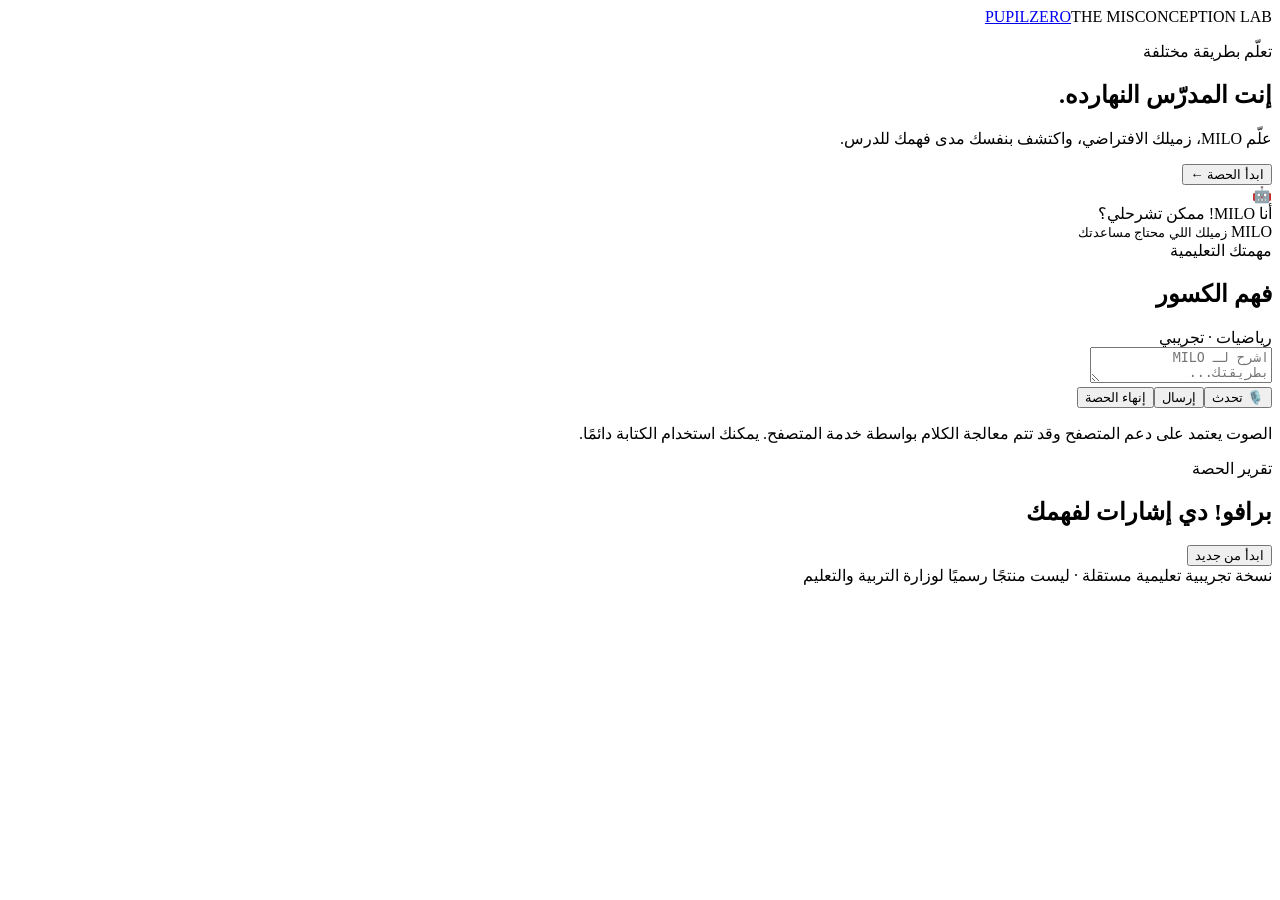
==== static/index.html @ 36aaaec2 "Build PUPIL ZERO local MVP scaffold" ====
<!doctype html>
<html lang="ar" dir="rtl">
<head>
  <meta charset="utf-8"><meta name="viewport" content="width=device-width,initial-scale=1">
  <meta name="theme-color" content="#101329">
  <title>PUPIL ZERO — Teach an AI</title>
  <link rel="stylesheet" href="/static/style.css">
</head>
<body>
  <main class="shell">
    <header class="topbar"><a class="brand" href="/">PUPIL<span>ZERO</span></a><span class="tag">THE MISCONCEPTION LAB</span></header>
    <section class="hero">
      <div class="hero-copy"><p class="eyebrow">تعلّم بطريقة مختلفة</p><h1>إنت المدرّس النهارده.</h1><p class="sub">علّم MILO، زميلك الافتراضي، واكتشف بنفسك مدى فهمك للدرس.</p><button id="startBtn" class="primary">ابدأ الحصة <span>←</span></button></div>
      <div class="avatar-wrap"><div class="orb"></div><div class="avatar" id="avatar">🤖</div><div class="speech-bubble">أنا MILO! ممكن تشرحلي؟</div><div class="avatar-caption">MILO <small>زميلك اللي محتاج مساعدتك</small></div></div>
    </section>
    <section id="classroom" class="classroom hidden">
      <div class="lesson-head"><div><span class="eyebrow">مهمتك التعليمية</span><h2>فهم الكسور</h2></div><span class="lesson-chip">رياضيات · تجريبي</span></div>
      <div id="chat" class="chat" aria-live="polite"></div>
      <div class="composer"><textarea id="answer" rows="2" placeholder="اشرح لـ MILO بطريقتك..."></textarea><div class="controls"><button id="micBtn" class="icon-btn" title="تحدث">🎙️ <span>تحدث</span></button><button id="sendBtn" class="primary">إرسال</button><button id="finishBtn" class="ghost">إنهاء الحصة</button></div></div>
      <p id="voiceNote" class="fine">الصوت يعتمد على دعم المتصفح وقد تتم معالجة الكلام بواسطة خدمة المتصفح. يمكنك استخدام الكتابة دائمًا.</p>
    </section>
    <section id="report" class="report hidden"><p class="eyebrow">تقرير الحصة</p><h2>برافو! دي إشارات لفهمك</h2><div id="reportBody"></div><button class="primary" onclick="location.reload()">ابدأ من جديد</button></section>
    <footer>نسخة تجريبية تعليمية مستقلة · ليست منتجًا رسميًا لوزارة التربية والتعليم</footer>
  </main>
  <script src="/static/app.js"></script>
</body></html>
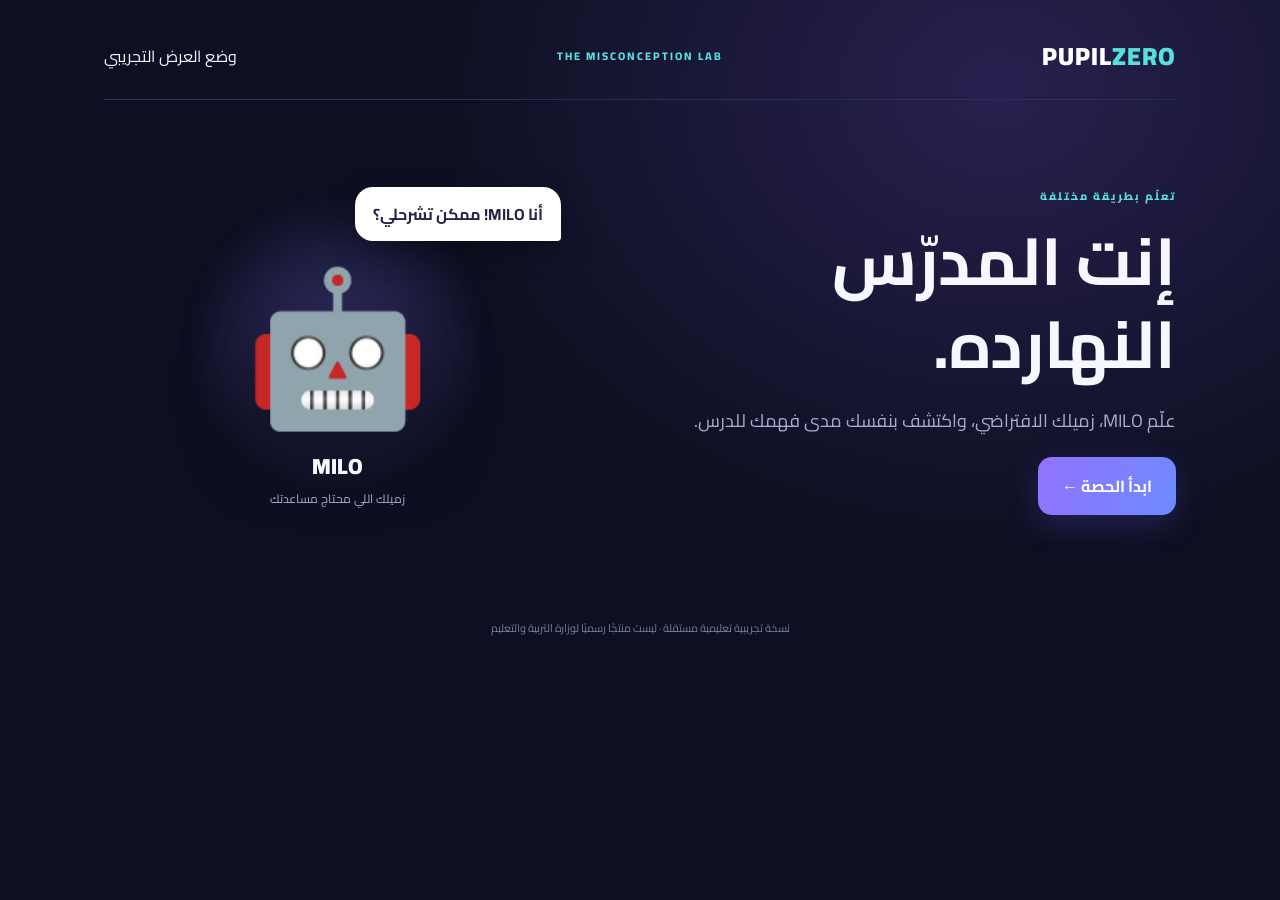
==== commit 3629ee92: "Add local-first AI chat and clearer learning evidence" ====
--- a/static/index.html
+++ b/static/index.html
@@ -8,13 +8,13 @@
 </head>
 <body>
   <main class="shell">
-    <header class="topbar"><a class="brand" href="/">PUPIL<span>ZERO</span></a><span class="tag">THE MISCONCEPTION LAB</span></header>
+    <header class="topbar"><a class="brand" href="/">PUPIL<span>ZERO</span></a><span class="tag">THE MISCONCEPTION LAB</span><span id="modeLabel" class="mode-label demo">جاري فحص وضع التشغيل...</span></header>
     <section class="hero">
       <div class="hero-copy"><p class="eyebrow">تعلّم بطريقة مختلفة</p><h1>إنت المدرّس النهارده.</h1><p class="sub">علّم MILO، زميلك الافتراضي، واكتشف بنفسك مدى فهمك للدرس.</p><button id="startBtn" class="primary">ابدأ الحصة <span>←</span></button></div>
       <div class="avatar-wrap"><div class="orb"></div><div class="avatar" id="avatar">🤖</div><div class="speech-bubble">أنا MILO! ممكن تشرحلي؟</div><div class="avatar-caption">MILO <small>زميلك اللي محتاج مساعدتك</small></div></div>
     </section>
     <section id="classroom" class="classroom hidden">
-      <div class="lesson-head"><div><span class="eyebrow">مهمتك التعليمية</span><h2>فهم الكسور</h2></div><span class="lesson-chip">رياضيات · تجريبي</span></div>
+      <div class="lesson-head"><div><span class="eyebrow">مهمتك التعليمية</span><h2>فهم الكسور</h2></div><span class="lesson-chip">رياضيات · محتوى تجريبي</span></div>
       <div id="chat" class="chat" aria-live="polite"></div>
       <div class="composer"><textarea id="answer" rows="2" placeholder="اشرح لـ MILO بطريقتك..."></textarea><div class="controls"><button id="micBtn" class="icon-btn" title="تحدث">🎙️ <span>تحدث</span></button><button id="sendBtn" class="primary">إرسال</button><button id="finishBtn" class="ghost">إنهاء الحصة</button></div></div>
       <p id="voiceNote" class="fine">الصوت يعتمد على دعم المتصفح وقد تتم معالجة الكلام بواسطة خدمة المتصفح. يمكنك استخدام الكتابة دائمًا.</p>
--- a/static/style.css
+++ b/static/style.css
@@ -0,0 +1,3 @@
+@import url('https://fonts.googleapis.com/css2?family=Cairo:wght@400;600;700;800;900&display=swap');
+:root{--bg:#0d1022;--panel:#171b35;--line:#292f52;--text:#f6f7ff;--muted:#a8aecb;--violet:#9272ff;--cyan:#58e0df}
+*{box-sizing:border-box}body{margin:0;background:radial-gradient(ellipse at 78% 10%,#28204f 0,transparent 40%),var(--bg);color:var(--text);font-family:Cairo,Arial,sans-serif;min-height:100vh}.shell{max-width:1120px;margin:auto;padding:24px}.topbar{display:flex;justify-content:space-between;align-items:center;border-bottom:1px solid var(--line);padding:8px 0 20px}.brand{font-weight:900;font-size:25px;letter-spacing:1px;color:white;text-decoration:none;direction:ltr}.brand span{color:var(--cyan)}.tag,.eyebrow{font-size:11px;letter-spacing:2px;color:var(--cyan);font-weight:800}.hero{min-height:490px;display:grid;grid-template-columns:1.1fr .9fr;align-items:center;gap:35px}.hero h1{font-size:clamp(38px,6vw,66px);line-height:1.25;margin:14px 0}.sub{font-size:18px;line-height:2;color:var(--muted);max-width:520px}.primary{border:0;border-radius:14px;background:linear-gradient(110deg,var(--violet),#6d8bff);color:white;padding:14px 24px;font:700 16px Cairo;cursor:pointer;box-shadow:0 10px 30px #6d62ff35}.primary:hover{transform:translateY(-2px)}.avatar-wrap{position:relative;min-height:360px;display:grid;place-items:center}.orb{position:absolute;width:300px;height:300px;border-radius:50%;background:radial-gradient(circle,#6656bd88,transparent 70%);filter:blur(8px)}.avatar{position:relative;font-size:150px;filter:drop-shadow(0 18px 35px #0008);animation:bob 3s ease-in-out infinite}.speech-bubble{position:absolute;top:22px;right:2%;background:white;color:#252443;padding:12px 18px;border-radius:18px 18px 4px 18px;font-weight:700;box-shadow:0 10px 30px #0004}.avatar-caption{position:absolute;bottom:15px;text-align:center;font-size:22px;font-weight:900}.avatar-caption small{display:block;color:var(--muted);font-size:12px;font-weight:400}.classroom,.report{background:#141832dd;border:1px solid var(--line);border-radius:24px;padding:24px;margin:12px 0 35px;box-shadow:0 20px 60px #0003}.lesson-head{display:flex;justify-content:space-between;align-items:center}.lesson-head h2{margin:3px 0 15px}.lesson-chip{border:1px solid var(--line);border-radius:30px;padding:8px 14px;color:var(--muted);font-size:12px}.chat{height:290px;overflow:auto;display:flex;flex-direction:column;gap:12px;padding:12px 0}.bubble{max-width:82%;padding:12px 16px;border-radius:17px;line-height:1.9}.bubble.ai{background:#25294a;align-self:flex-start;border-bottom-left-radius:4px}.bubble.student{background:#51448c;align-self:flex-end;border-bottom-right-radius:4px}.composer{border-top:1px solid var(--line);padding-top:18px}.composer textarea{width:100%;resize:vertical;background:#0e1228;color:white;border:1px solid var(--line);border-radius:14px;padding:14px;font:15px Cairo;outline:none}.controls{display:flex;gap:10px;align-items:center;margin-top:10px;flex-wrap:wrap}.icon-btn,.ghost{border:1px solid var(--line);background:#202543;color:white;border-radius:12px;padding:10px 16px;font:600 14px Cairo;cursor:pointer}.fine{color:var(--muted);font-size:11px}.report h2{margin-top:0}.metric{font-size:48px;font-weight:900;color:var(--cyan)}.report-card{background:#202543;padding:14px;border-radius:14px;margin:10px 0}.hidden{display:none!important}footer{text-align:center;color:#777f9f;font-size:11px;padding:28px 0}@keyframes bob{50%{transform:translateY(-12px)}}@media(max-width:700px){.shell{padding:16px}.hero{grid-template-columns:1fr;gap:0;padding:40px 0}.hero-copy{text-align:center}.sub{margin:0 auto 22px}.avatar-wrap{min-height:280px}.avatar{font-size:115px}.orb{width:230px;height:230px}.classroom,.report{padding:16px}.lesson-head{align-items:flex-start;gap:10px;flex-direction:column}.bubble{max-width:95%}}
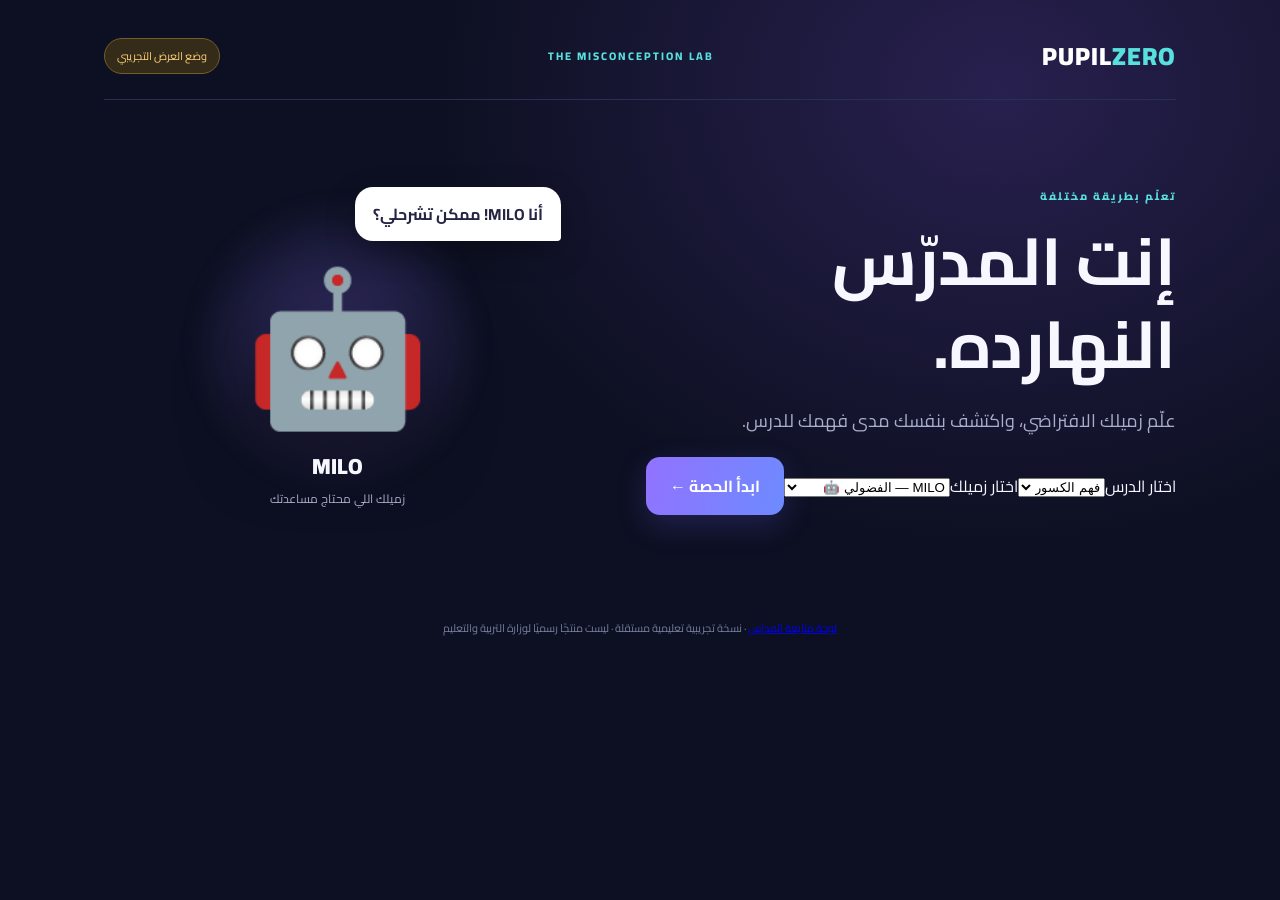
==== commit 54cd8c12: "Add lesson and classmate selection to student UI" ====
--- a/static/index.html
+++ b/static/index.html
@@ -10,8 +10,8 @@
   <main class="shell">
     <header class="topbar"><a class="brand" href="/">PUPIL<span>ZERO</span></a><span class="tag">THE MISCONCEPTION LAB</span><span id="modeLabel" class="mode-label demo">جاري فحص وضع التشغيل...</span></header>
     <section class="hero">
-      <div class="hero-copy"><p class="eyebrow">تعلّم بطريقة مختلفة</p><h1>إنت المدرّس النهارده.</h1><p class="sub">علّم MILO، زميلك الافتراضي، واكتشف بنفسك مدى فهمك للدرس.</p><button id="startBtn" class="primary">ابدأ الحصة <span>←</span></button></div>
-      <div class="avatar-wrap"><div class="orb"></div><div class="avatar" id="avatar">🤖</div><div class="speech-bubble">أنا MILO! ممكن تشرحلي؟</div><div class="avatar-caption">MILO <small>زميلك اللي محتاج مساعدتك</small></div></div>
+      <div class="hero-copy"><p class="eyebrow">تعلّم بطريقة مختلفة</p><h1>إنت المدرّس النهارده.</h1><p class="sub">علّم زميلك الافتراضي، واكتشف بنفسك مدى فهمك للدرس.</p><div class="start-options"><label for="lessonSelect">اختار الدرس</label><select id="lessonSelect" class="choice"><option value="fractions">فهم الكسور</option></select><label for="personaSelect">اختار زميلك</label><select id="personaSelect" class="choice"><option value="milo">MILO — الفضولي 🤖</option><option value="noura">NOURA — المتحمسة 🌟</option><option value="zizo">ZIZO — المرح 🎮</option></select><button id="startBtn" class="primary">ابدأ الحصة <span>←</span></button></div></div>
+      <div class="avatar-wrap"><div class="orb"></div><div class="avatar" id="avatar">🤖</div><div class="speech-bubble">أنا MILO! ممكن تشرحلي؟</div><div class="avatar-caption" id="avatarCaption">MILO <small>زميلك اللي محتاج مساعدتك</small></div></div>
     </section>
     <section id="classroom" class="classroom hidden">
       <div class="lesson-head"><div><span class="eyebrow">مهمتك التعليمية</span><h2>فهم الكسور</h2></div><span class="lesson-chip">رياضيات · محتوى تجريبي</span></div>
@@ -20,7 +20,7 @@
       <p id="voiceNote" class="fine">الصوت يعتمد على دعم المتصفح وقد تتم معالجة الكلام بواسطة خدمة المتصفح. يمكنك استخدام الكتابة دائمًا.</p>
     </section>
     <section id="report" class="report hidden"><p class="eyebrow">تقرير الحصة</p><h2>برافو! دي إشارات لفهمك</h2><div id="reportBody"></div><button class="primary" onclick="location.reload()">ابدأ من جديد</button></section>
-    <footer>نسخة تجريبية تعليمية مستقلة · ليست منتجًا رسميًا لوزارة التربية والتعليم</footer>
+    <footer><a href="/teacher">لوحة متابعة المدرّس</a> · نسخة تجريبية تعليمية مستقلة · ليست منتجًا رسميًا لوزارة التربية والتعليم</footer>
   </main>
   <script src="/static/app.js"></script>
 </body></html>
--- a/static/style.css
+++ b/static/style.css
@@ -1,3 +1,5 @@
 @import url('https://fonts.googleapis.com/css2?family=Cairo:wght@400;600;700;800;900&display=swap');
 :root{--bg:#0d1022;--panel:#171b35;--line:#292f52;--text:#f6f7ff;--muted:#a8aecb;--violet:#9272ff;--cyan:#58e0df}
 *{box-sizing:border-box}body{margin:0;background:radial-gradient(ellipse at 78% 10%,#28204f 0,transparent 40%),var(--bg);color:var(--text);font-family:Cairo,Arial,sans-serif;min-height:100vh}.shell{max-width:1120px;margin:auto;padding:24px}.topbar{display:flex;justify-content:space-between;align-items:center;border-bottom:1px solid var(--line);padding:8px 0 20px}.brand{font-weight:900;font-size:25px;letter-spacing:1px;color:white;text-decoration:none;direction:ltr}.brand span{color:var(--cyan)}.tag,.eyebrow{font-size:11px;letter-spacing:2px;color:var(--cyan);font-weight:800}.hero{min-height:490px;display:grid;grid-template-columns:1.1fr .9fr;align-items:center;gap:35px}.hero h1{font-size:clamp(38px,6vw,66px);line-height:1.25;margin:14px 0}.sub{font-size:18px;line-height:2;color:var(--muted);max-width:520px}.primary{border:0;border-radius:14px;background:linear-gradient(110deg,var(--violet),#6d8bff);color:white;padding:14px 24px;font:700 16px Cairo;cursor:pointer;box-shadow:0 10px 30px #6d62ff35}.primary:hover{transform:translateY(-2px)}.avatar-wrap{position:relative;min-height:360px;display:grid;place-items:center}.orb{position:absolute;width:300px;height:300px;border-radius:50%;background:radial-gradient(circle,#6656bd88,transparent 70%);filter:blur(8px)}.avatar{position:relative;font-size:150px;filter:drop-shadow(0 18px 35px #0008);animation:bob 3s ease-in-out infinite}.speech-bubble{position:absolute;top:22px;right:2%;background:white;color:#252443;padding:12px 18px;border-radius:18px 18px 4px 18px;font-weight:700;box-shadow:0 10px 30px #0004}.avatar-caption{position:absolute;bottom:15px;text-align:center;font-size:22px;font-weight:900}.avatar-caption small{display:block;color:var(--muted);font-size:12px;font-weight:400}.classroom,.report{background:#141832dd;border:1px solid var(--line);border-radius:24px;padding:24px;margin:12px 0 35px;box-shadow:0 20px 60px #0003}.lesson-head{display:flex;justify-content:space-between;align-items:center}.lesson-head h2{margin:3px 0 15px}.lesson-chip{border:1px solid var(--line);border-radius:30px;padding:8px 14px;color:var(--muted);font-size:12px}.chat{height:290px;overflow:auto;display:flex;flex-direction:column;gap:12px;padding:12px 0}.bubble{max-width:82%;padding:12px 16px;border-radius:17px;line-height:1.9}.bubble.ai{background:#25294a;align-self:flex-start;border-bottom-left-radius:4px}.bubble.student{background:#51448c;align-self:flex-end;border-bottom-right-radius:4px}.composer{border-top:1px solid var(--line);padding-top:18px}.composer textarea{width:100%;resize:vertical;background:#0e1228;color:white;border:1px solid var(--line);border-radius:14px;padding:14px;font:15px Cairo;outline:none}.controls{display:flex;gap:10px;align-items:center;margin-top:10px;flex-wrap:wrap}.icon-btn,.ghost{border:1px solid var(--line);background:#202543;color:white;border-radius:12px;padding:10px 16px;font:600 14px Cairo;cursor:pointer}.fine{color:var(--muted);font-size:11px}.report h2{margin-top:0}.metric{font-size:48px;font-weight:900;color:var(--cyan)}.report-card{background:#202543;padding:14px;border-radius:14px;margin:10px 0}.hidden{display:none!important}footer{text-align:center;color:#777f9f;font-size:11px;padding:28px 0}@keyframes bob{50%{transform:translateY(-12px)}}@media(max-width:700px){.shell{padding:16px}.hero{grid-template-columns:1fr;gap:0;padding:40px 0}.hero-copy{text-align:center}.sub{margin:0 auto 22px}.avatar-wrap{min-height:280px}.avatar{font-size:115px}.orb{width:230px;height:230px}.classroom,.report{padding:16px}.lesson-head{align-items:flex-start;gap:10px;flex-direction:column}.bubble{max-width:95%}}
+
+.mode-label{font-size:11px;border:1px solid var(--line);border-radius:30px;padding:7px 12px;color:var(--muted);white-space:nowrap}.mode-label.live{color:#72e5bd;border-color:#286c59;background:#14352e}.mode-label.demo{color:#ffd27a;border-color:#755c2b;background:#342b18}.bubble.system{align-self:center;background:#422a32;color:#ffd8dc;font-size:12px;max-width:100%}@media(max-width:700px){.topbar{gap:10px;flex-wrap:wrap}.tag{display:none}.mode-label{margin-inline-start:auto}}
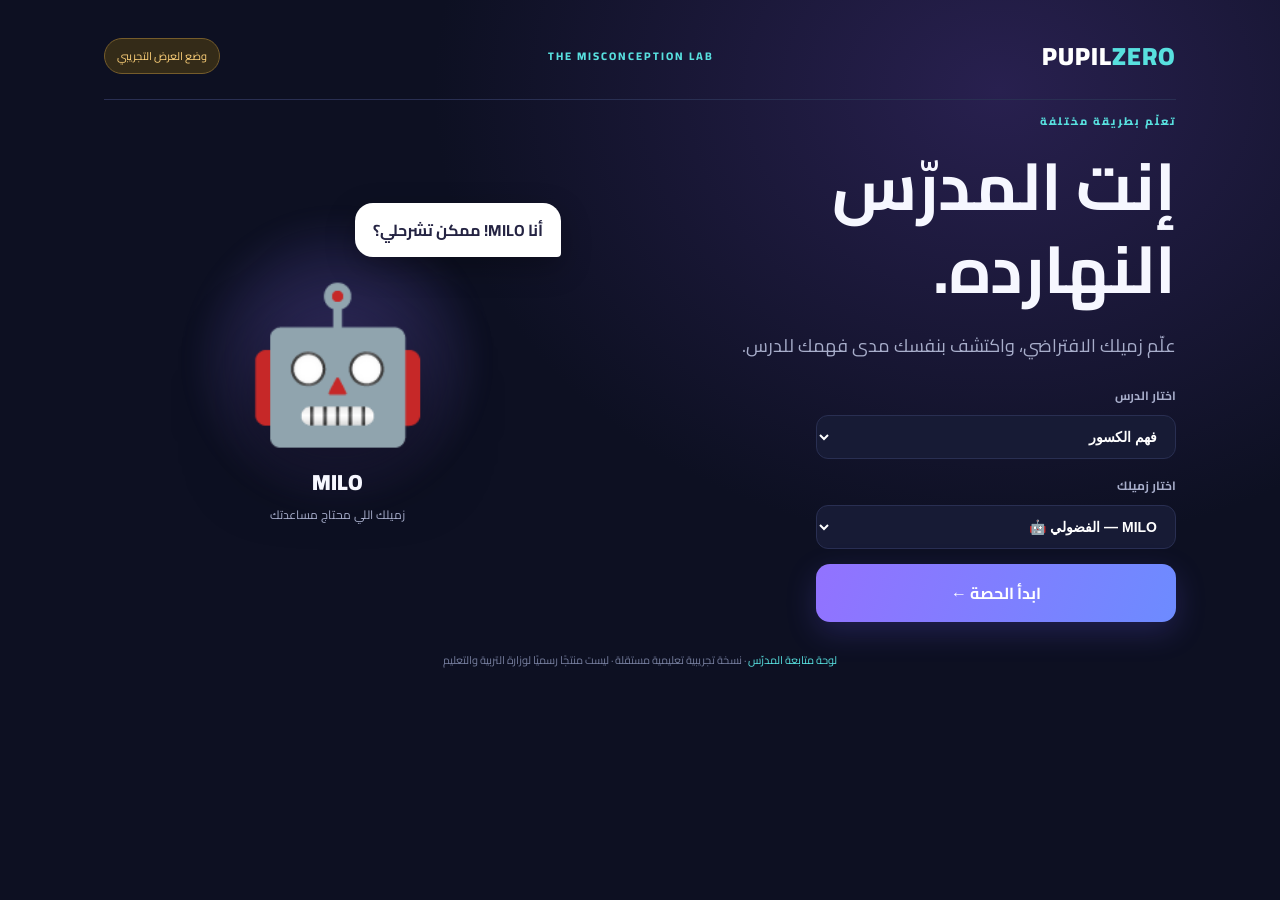
==== commit d53800aa: "Add live adaptive stage label to student classroom" ====
--- a/static/index.html
+++ b/static/index.html
@@ -14,7 +14,7 @@
       <div class="avatar-wrap"><div class="orb"></div><div class="avatar" id="avatar">🤖</div><div class="speech-bubble">أنا MILO! ممكن تشرحلي؟</div><div class="avatar-caption" id="avatarCaption">MILO <small>زميلك اللي محتاج مساعدتك</small></div></div>
     </section>
     <section id="classroom" class="classroom hidden">
-      <div class="lesson-head"><div><span class="eyebrow">مهمتك التعليمية</span><h2>فهم الكسور</h2></div><span class="lesson-chip">رياضيات · محتوى تجريبي</span></div>
+      <div class="lesson-head"><div><span class="eyebrow">مهمتك التعليمية</span><h2>فهم الكسور</h2></div><span class="lesson-chip" id="stageLabel">مرحلة الشرح</span></div>
       <div id="chat" class="chat" aria-live="polite"></div>
       <div class="composer"><textarea id="answer" rows="2" placeholder="اشرح لـ MILO بطريقتك..."></textarea><div class="controls"><button id="micBtn" class="icon-btn" title="تحدث">🎙️ <span>تحدث</span></button><button id="sendBtn" class="primary">إرسال</button><button id="finishBtn" class="ghost">إنهاء الحصة</button></div></div>
       <p id="voiceNote" class="fine">الصوت يعتمد على دعم المتصفح وقد تتم معالجة الكلام بواسطة خدمة المتصفح. يمكنك استخدام الكتابة دائمًا.</p>
--- a/static/style.css
+++ b/static/style.css
@@ -3,3 +3,5 @@
 *{box-sizing:border-box}body{margin:0;background:radial-gradient(ellipse at 78% 10%,#28204f 0,transparent 40%),var(--bg);color:var(--text);font-family:Cairo,Arial,sans-serif;min-height:100vh}.shell{max-width:1120px;margin:auto;padding:24px}.topbar{display:flex;justify-content:space-between;align-items:center;border-bottom:1px solid var(--line);padding:8px 0 20px}.brand{font-weight:900;font-size:25px;letter-spacing:1px;color:white;text-decoration:none;direction:ltr}.brand span{color:var(--cyan)}.tag,.eyebrow{font-size:11px;letter-spacing:2px;color:var(--cyan);font-weight:800}.hero{min-height:490px;display:grid;grid-template-columns:1.1fr .9fr;align-items:center;gap:35px}.hero h1{font-size:clamp(38px,6vw,66px);line-height:1.25;margin:14px 0}.sub{font-size:18px;line-height:2;color:var(--muted);max-width:520px}.primary{border:0;border-radius:14px;background:linear-gradient(110deg,var(--violet),#6d8bff);color:white;padding:14px 24px;font:700 16px Cairo;cursor:pointer;box-shadow:0 10px 30px #6d62ff35}.primary:hover{transform:translateY(-2px)}.avatar-wrap{position:relative;min-height:360px;display:grid;place-items:center}.orb{position:absolute;width:300px;height:300px;border-radius:50%;background:radial-gradient(circle,#6656bd88,transparent 70%);filter:blur(8px)}.avatar{position:relative;font-size:150px;filter:drop-shadow(0 18px 35px #0008);animation:bob 3s ease-in-out infinite}.speech-bubble{position:absolute;top:22px;right:2%;background:white;color:#252443;padding:12px 18px;border-radius:18px 18px 4px 18px;font-weight:700;box-shadow:0 10px 30px #0004}.avatar-caption{position:absolute;bottom:15px;text-align:center;font-size:22px;font-weight:900}.avatar-caption small{display:block;color:var(--muted);font-size:12px;font-weight:400}.classroom,.report{background:#141832dd;border:1px solid var(--line);border-radius:24px;padding:24px;margin:12px 0 35px;box-shadow:0 20px 60px #0003}.lesson-head{display:flex;justify-content:space-between;align-items:center}.lesson-head h2{margin:3px 0 15px}.lesson-chip{border:1px solid var(--line);border-radius:30px;padding:8px 14px;color:var(--muted);font-size:12px}.chat{height:290px;overflow:auto;display:flex;flex-direction:column;gap:12px;padding:12px 0}.bubble{max-width:82%;padding:12px 16px;border-radius:17px;line-height:1.9}.bubble.ai{background:#25294a;align-self:flex-start;border-bottom-left-radius:4px}.bubble.student{background:#51448c;align-self:flex-end;border-bottom-right-radius:4px}.composer{border-top:1px solid var(--line);padding-top:18px}.composer textarea{width:100%;resize:vertical;background:#0e1228;color:white;border:1px solid var(--line);border-radius:14px;padding:14px;font:15px Cairo;outline:none}.controls{display:flex;gap:10px;align-items:center;margin-top:10px;flex-wrap:wrap}.icon-btn,.ghost{border:1px solid var(--line);background:#202543;color:white;border-radius:12px;padding:10px 16px;font:600 14px Cairo;cursor:pointer}.fine{color:var(--muted);font-size:11px}.report h2{margin-top:0}.metric{font-size:48px;font-weight:900;color:var(--cyan)}.report-card{background:#202543;padding:14px;border-radius:14px;margin:10px 0}.hidden{display:none!important}footer{text-align:center;color:#777f9f;font-size:11px;padding:28px 0}@keyframes bob{50%{transform:translateY(-12px)}}@media(max-width:700px){.shell{padding:16px}.hero{grid-template-columns:1fr;gap:0;padding:40px 0}.hero-copy{text-align:center}.sub{margin:0 auto 22px}.avatar-wrap{min-height:280px}.avatar{font-size:115px}.orb{width:230px;height:230px}.classroom,.report{padding:16px}.lesson-head{align-items:flex-start;gap:10px;flex-direction:column}.bubble{max-width:95%}}
 
 .mode-label{font-size:11px;border:1px solid var(--line);border-radius:30px;padding:7px 12px;color:var(--muted);white-space:nowrap}.mode-label.live{color:#72e5bd;border-color:#286c59;background:#14352e}.mode-label.demo{color:#ffd27a;border-color:#755c2b;background:#342b18}.bubble.system{align-self:center;background:#422a32;color:#ffd8dc;font-size:12px;max-width:100%}@media(max-width:700px){.topbar{gap:10px;flex-wrap:wrap}.tag{display:none}.mode-label{margin-inline-start:auto}}
+
+.start-options{display:grid;gap:8px;max-width:360px;margin-top:20px}.start-options label{font-size:12px;color:var(--muted);font-weight:700}.choice{width:100%;padding:12px 14px;border-radius:12px;background:#171b35;color:white;border:1px solid var(--line);font:600 14px Arial,sans-serif;margin-bottom:7px}.topbar a:not(.brand),footer a{color:var(--cyan);text-decoration:none}.topbar a:not(.brand):hover,footer a:hover{text-decoration:underline}
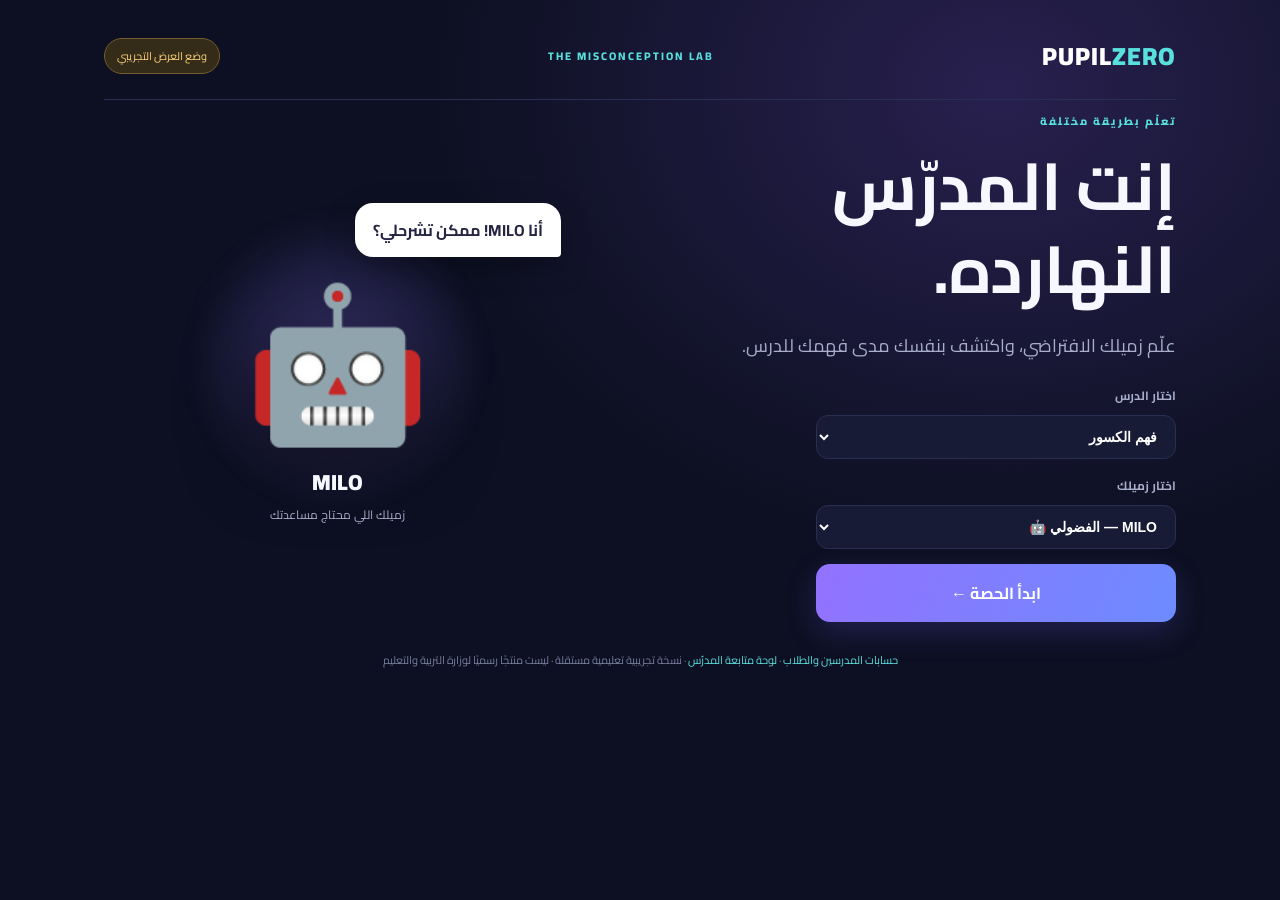
==== commit 5cbfc5a8: "ui: link school accounts portal from student home" ====
--- a/static/index.html
+++ b/static/index.html
@@ -20,7 +20,7 @@
       <p id="voiceNote" class="fine">الصوت يعتمد على دعم المتصفح وقد تتم معالجة الكلام بواسطة خدمة المتصفح. يمكنك استخدام الكتابة دائمًا.</p>
     </section>
     <section id="report" class="report hidden"><p class="eyebrow">تقرير الحصة</p><h2>برافو! دي إشارات لفهمك</h2><div id="reportBody"></div><button class="primary" onclick="location.reload()">ابدأ من جديد</button></section>
-    <footer><a href="/teacher">لوحة متابعة المدرّس</a> · نسخة تجريبية تعليمية مستقلة · ليست منتجًا رسميًا لوزارة التربية والتعليم</footer>
+    <footer><a href="/account">حسابات المدرسين والطلاب</a> · <a href="/teacher">لوحة متابعة المدرّس</a> · نسخة تجريبية تعليمية مستقلة · ليست منتجًا رسميًا لوزارة التربية والتعليم</footer>
   </main>
   <script src="/static/app.js"></script>
 </body></html>
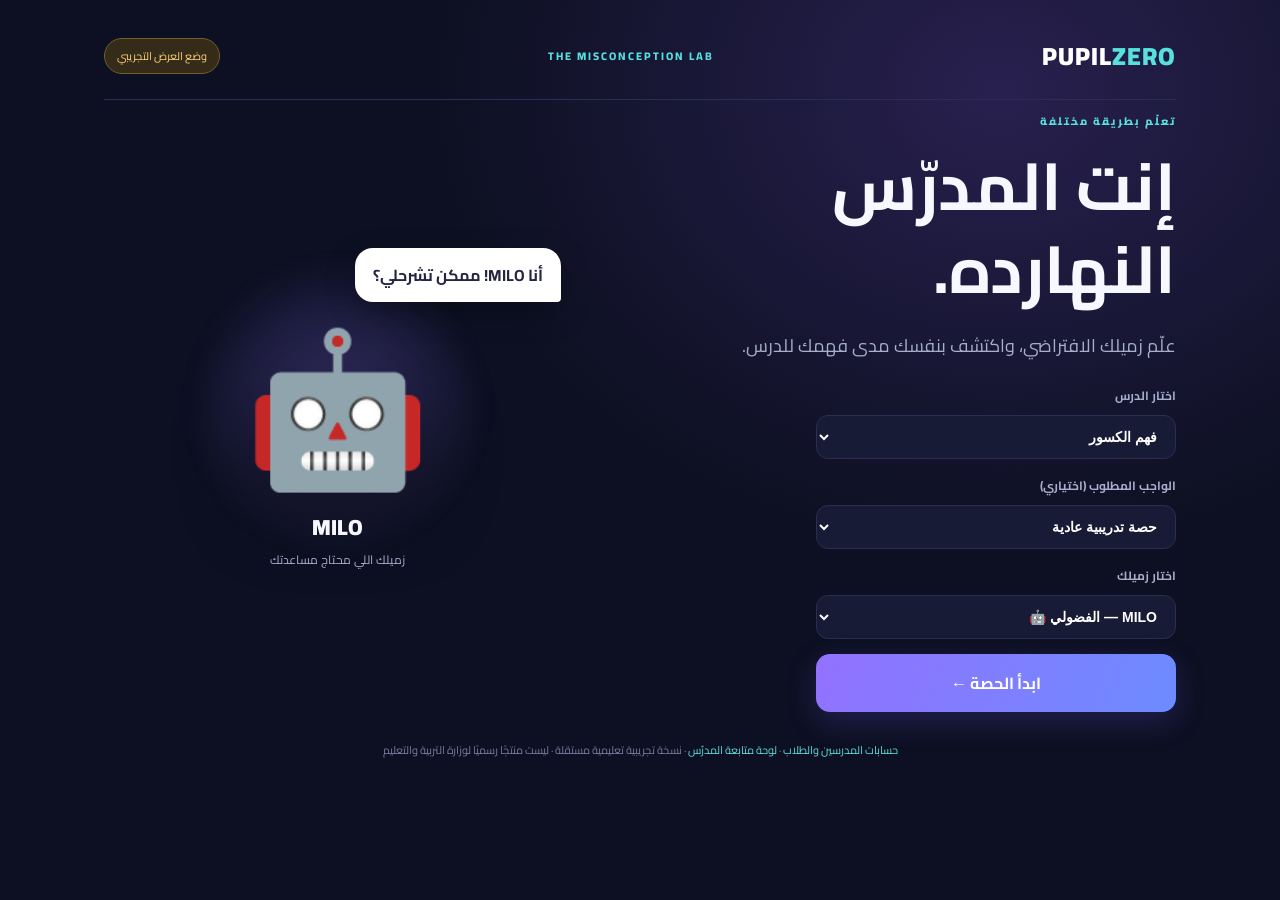
==== commit 5b7a0aeb: "Add student assignment picker to learning start screen" ====
--- a/static/index.html
+++ b/static/index.html
@@ -10,7 +10,7 @@
   <main class="shell">
     <header class="topbar"><a class="brand" href="/">PUPIL<span>ZERO</span></a><span class="tag">THE MISCONCEPTION LAB</span><span id="modeLabel" class="mode-label demo">جاري فحص وضع التشغيل...</span></header>
     <section class="hero">
-      <div class="hero-copy"><p class="eyebrow">تعلّم بطريقة مختلفة</p><h1>إنت المدرّس النهارده.</h1><p class="sub">علّم زميلك الافتراضي، واكتشف بنفسك مدى فهمك للدرس.</p><div class="start-options"><label for="lessonSelect">اختار الدرس</label><select id="lessonSelect" class="choice"><option value="fractions">فهم الكسور</option></select><label for="personaSelect">اختار زميلك</label><select id="personaSelect" class="choice"><option value="milo">MILO — الفضولي 🤖</option><option value="noura">NOURA — المتحمسة 🌟</option><option value="zizo">ZIZO — المرح 🎮</option></select><button id="startBtn" class="primary">ابدأ الحصة <span>←</span></button></div></div>
+      <div class="hero-copy"><p class="eyebrow">تعلّم بطريقة مختلفة</p><h1>إنت المدرّس النهارده.</h1><p class="sub">علّم زميلك الافتراضي، واكتشف بنفسك مدى فهمك للدرس.</p><div id="classContext" class="account-status" hidden>الفصل الدراسي: <select id="classSelect" class="choice"></select></div><div class="start-options"><label for="lessonSelect">اختار الدرس</label><select id="lessonSelect" class="choice"><option value="fractions">فهم الكسور</option></select><label for="assignmentSelect">الواجب المطلوب (اختياري)</label><select id="assignmentSelect" class="choice"><option value="">حصة تدريبية عادية</option></select><label for="personaSelect">اختار زميلك</label><select id="personaSelect" class="choice"><option value="milo">MILO — الفضولي 🤖</option><option value="noura">NOURA — المتحمسة 🌟</option><option value="zizo">ZIZO — المرح 🎮</option></select><button id="startBtn" class="primary">ابدأ الحصة <span>←</span></button></div></div>
       <div class="avatar-wrap"><div class="orb"></div><div class="avatar" id="avatar">🤖</div><div class="speech-bubble">أنا MILO! ممكن تشرحلي؟</div><div class="avatar-caption" id="avatarCaption">MILO <small>زميلك اللي محتاج مساعدتك</small></div></div>
     </section>
     <section id="classroom" class="classroom hidden">
